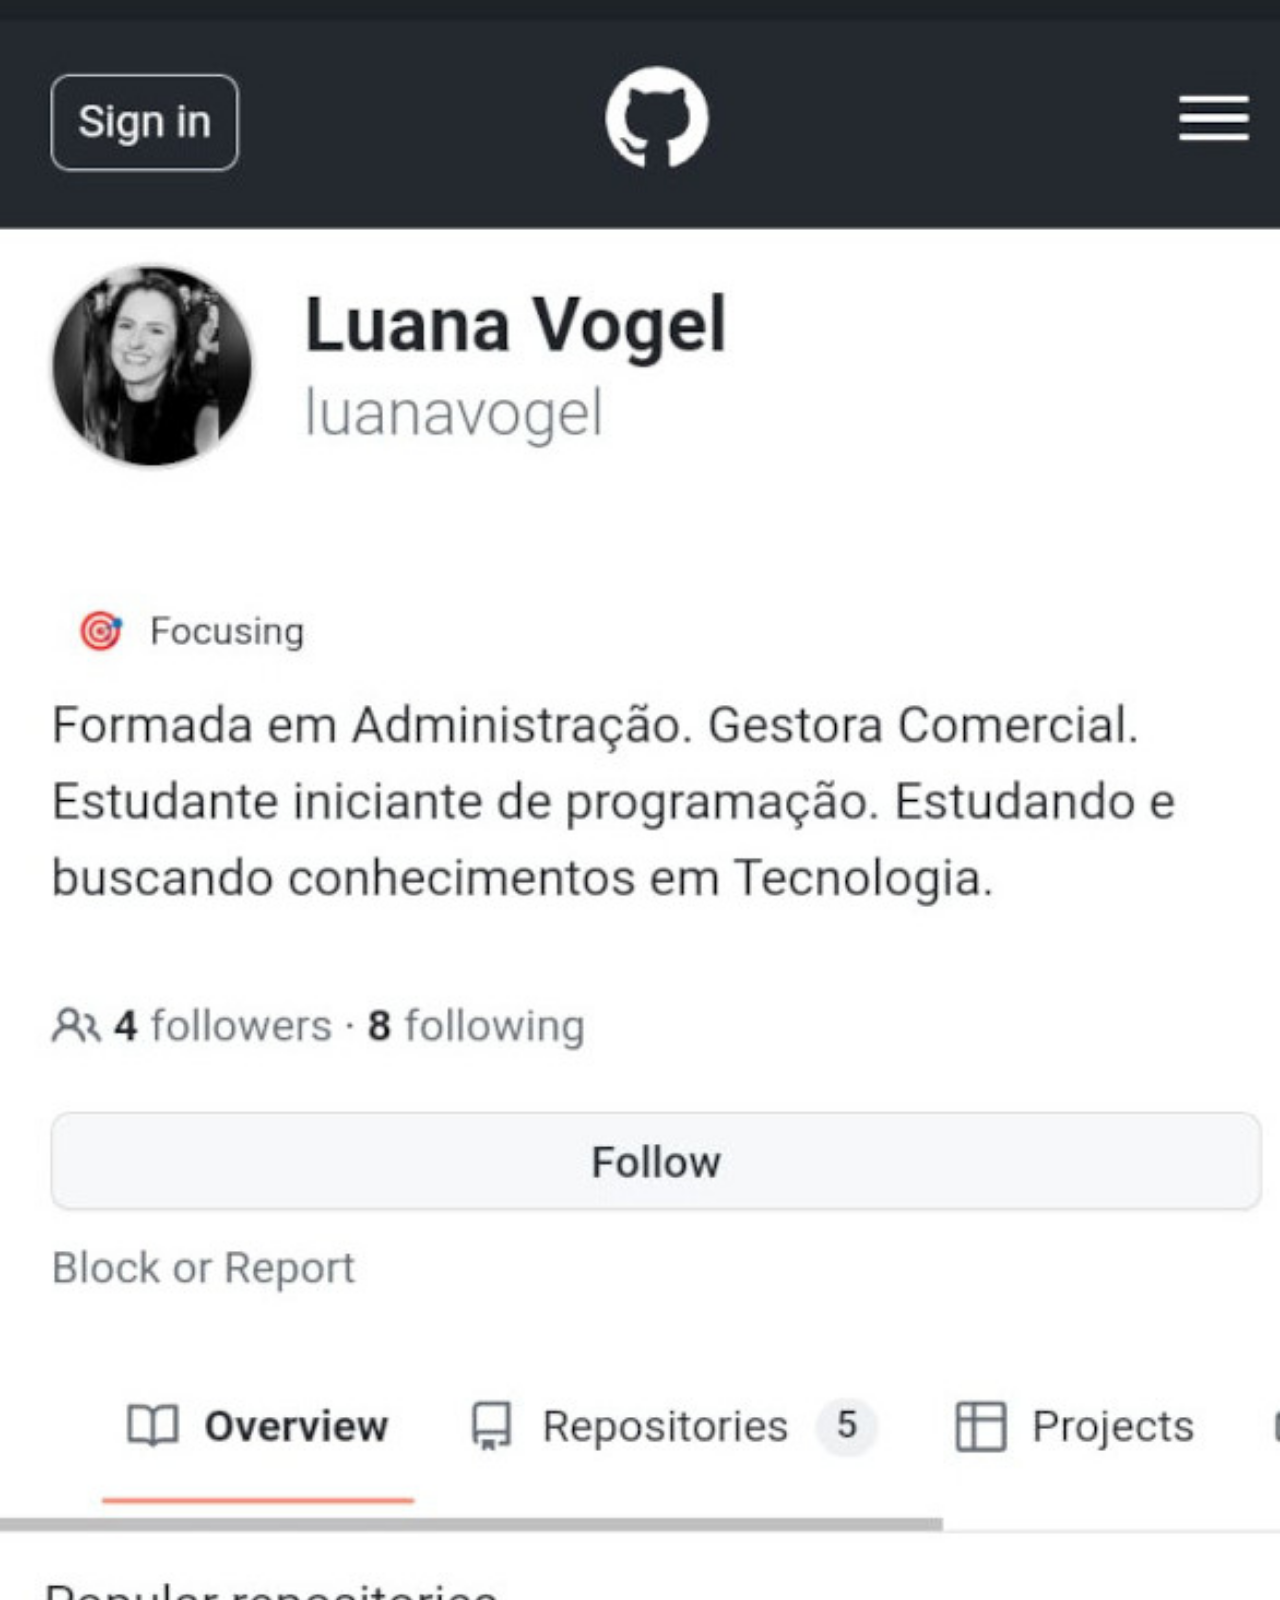
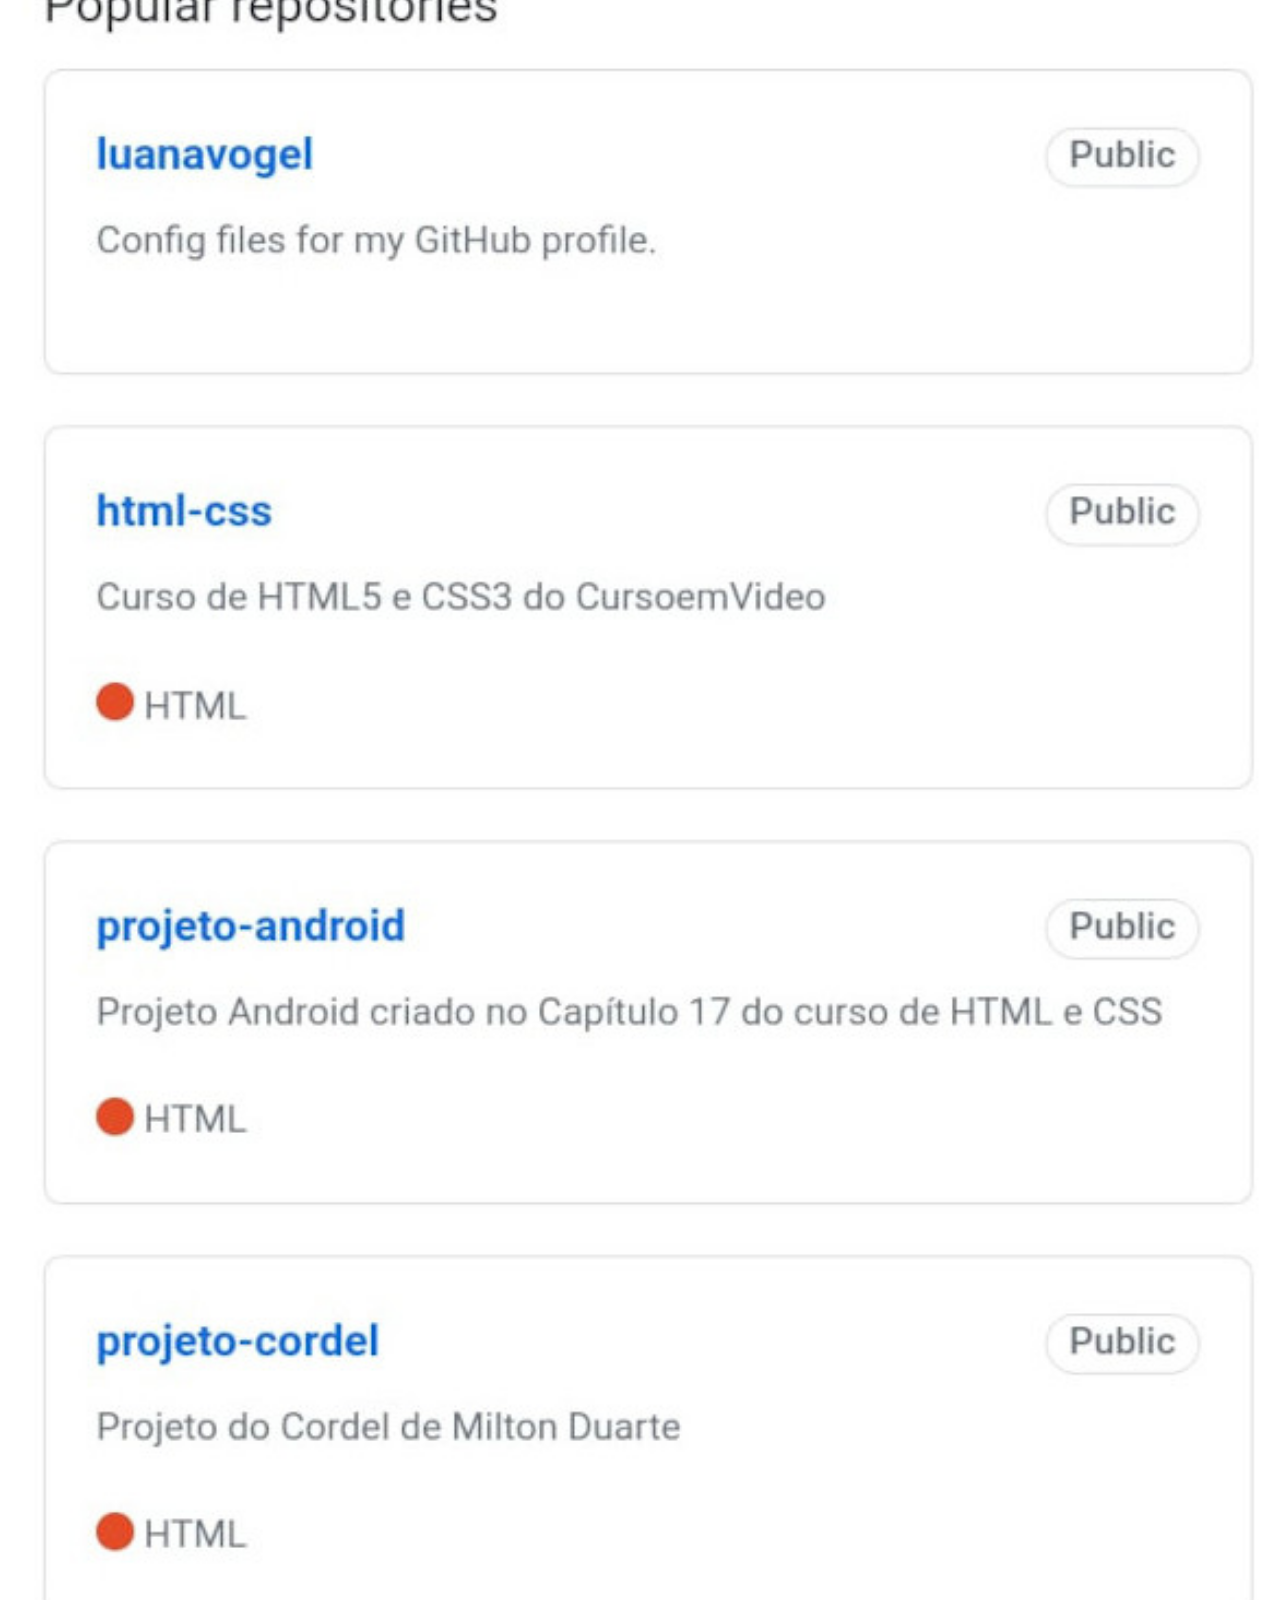
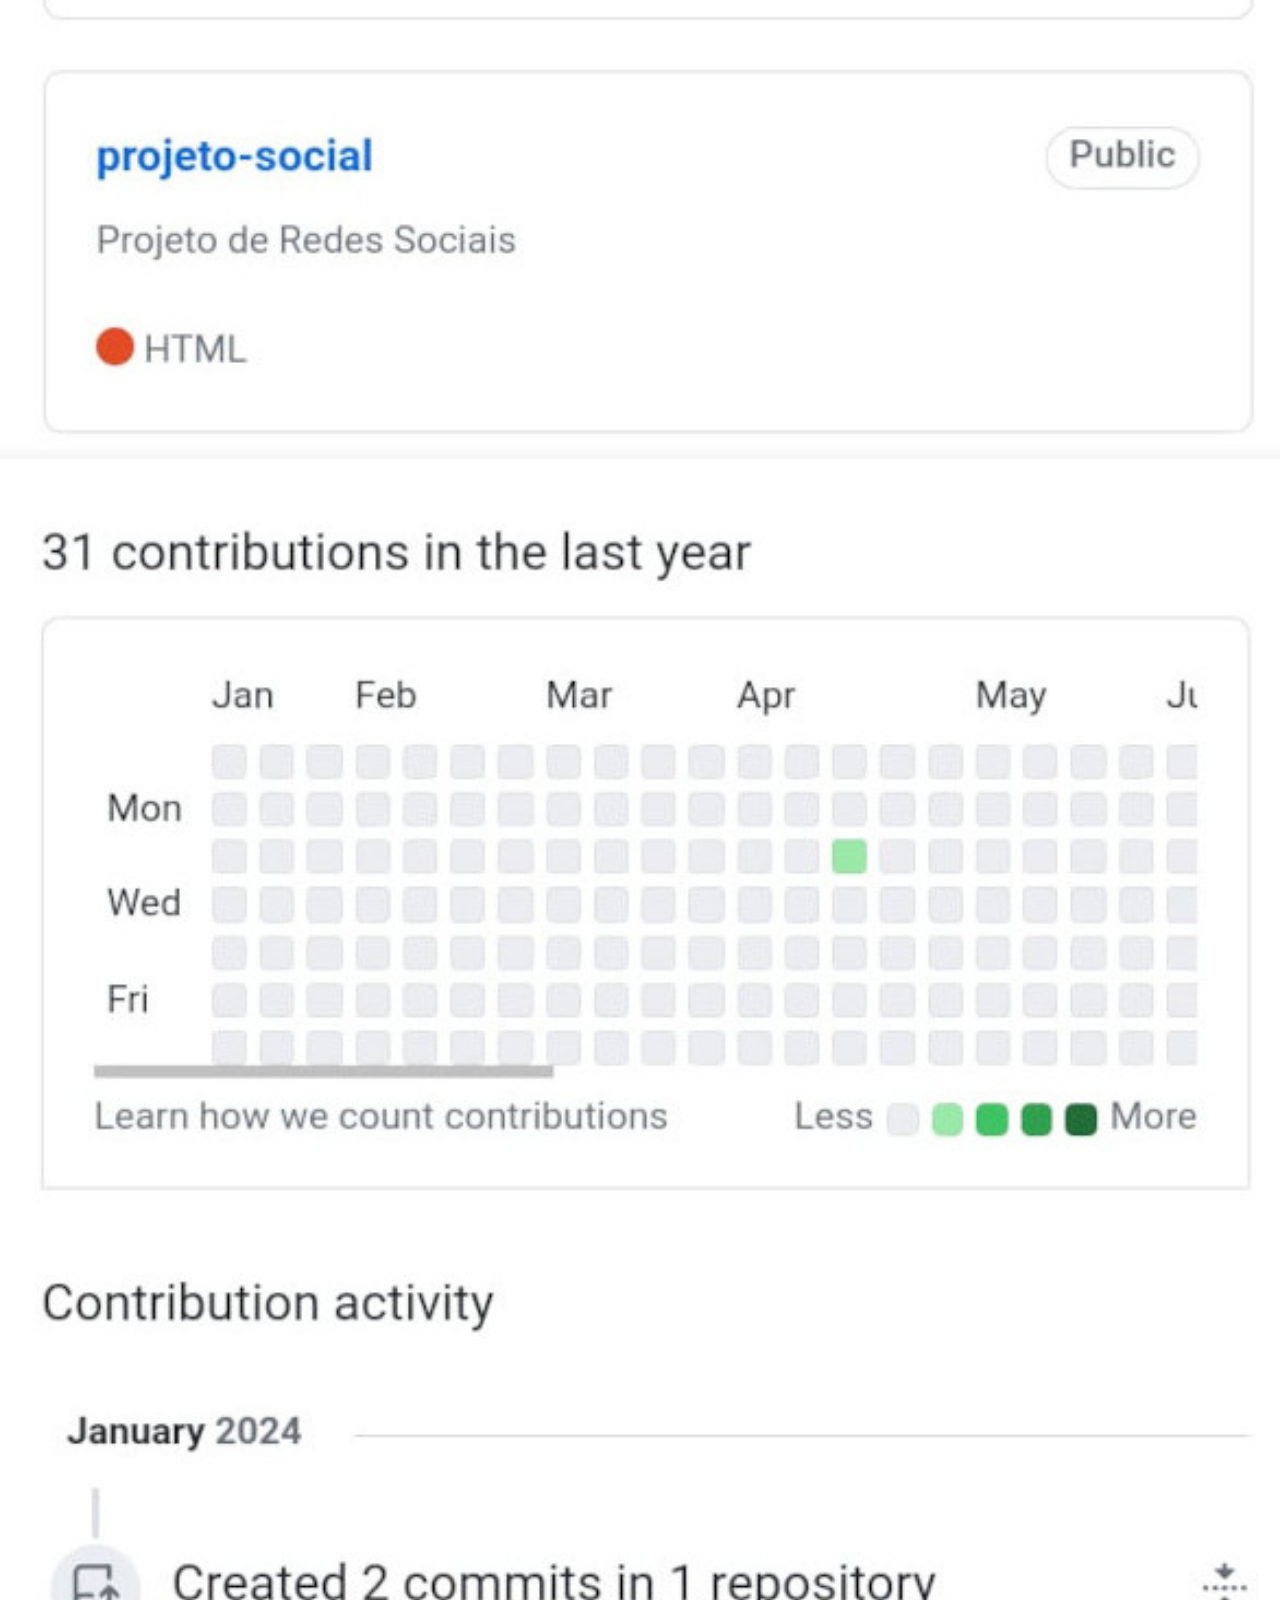
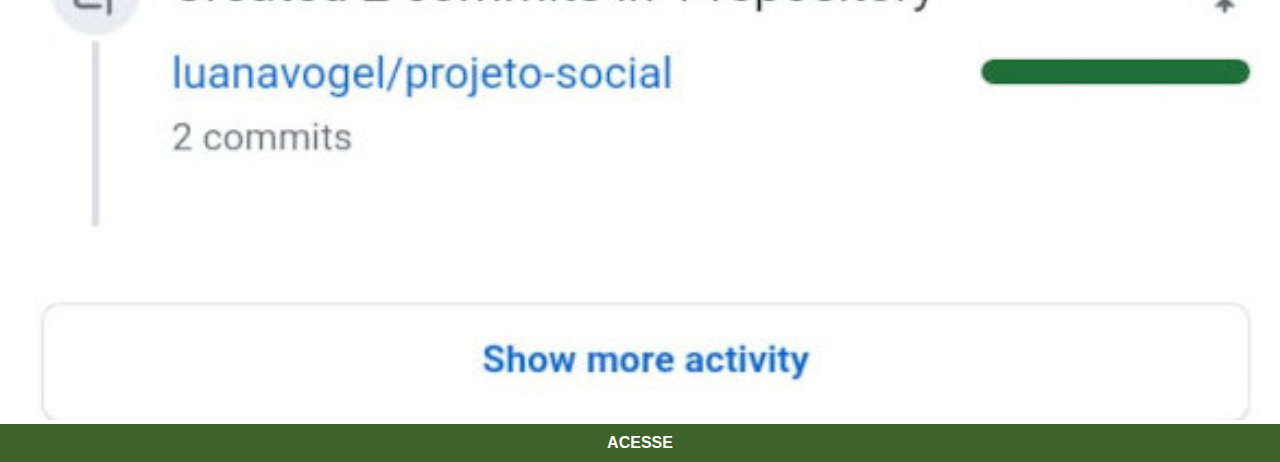
==== github.html @ af2e581c "Initial commit" ====
<!DOCTYPE html>
<html lang="pt-br">
<head>
    <meta charset="UTF-8">
    <meta name="viewport" content="width=device-width, initial-scale=1.0">
    <title>GitHub</title>
    <link rel="stylesheet" href="estilos/social.css">
</head>
<body>
    <img src="imagens/tela-github.jpg" alt="GitHub"><a href="https://github.com/luanavogel" target="_blank">ACESSE</a>
</body>
</html>
---- estilos/social.css ----
@charset "UTF-8";

* {
    margin: 0;
    padding: 0;
    font-family: Arial, Helvetica, sans-serif;
}

::-webkit-scrollbar {
    width: 0;
    height: 0;
}

img {
    width: 100vw;
}

a {
    display: block;
    background-color: #3e632a;
    color: white;
    padding: 10px;
    text-align: center;
    font-weight: bolder;
    text-decoration: none;
}

a:hover {
    background-color: #588b3c;
}
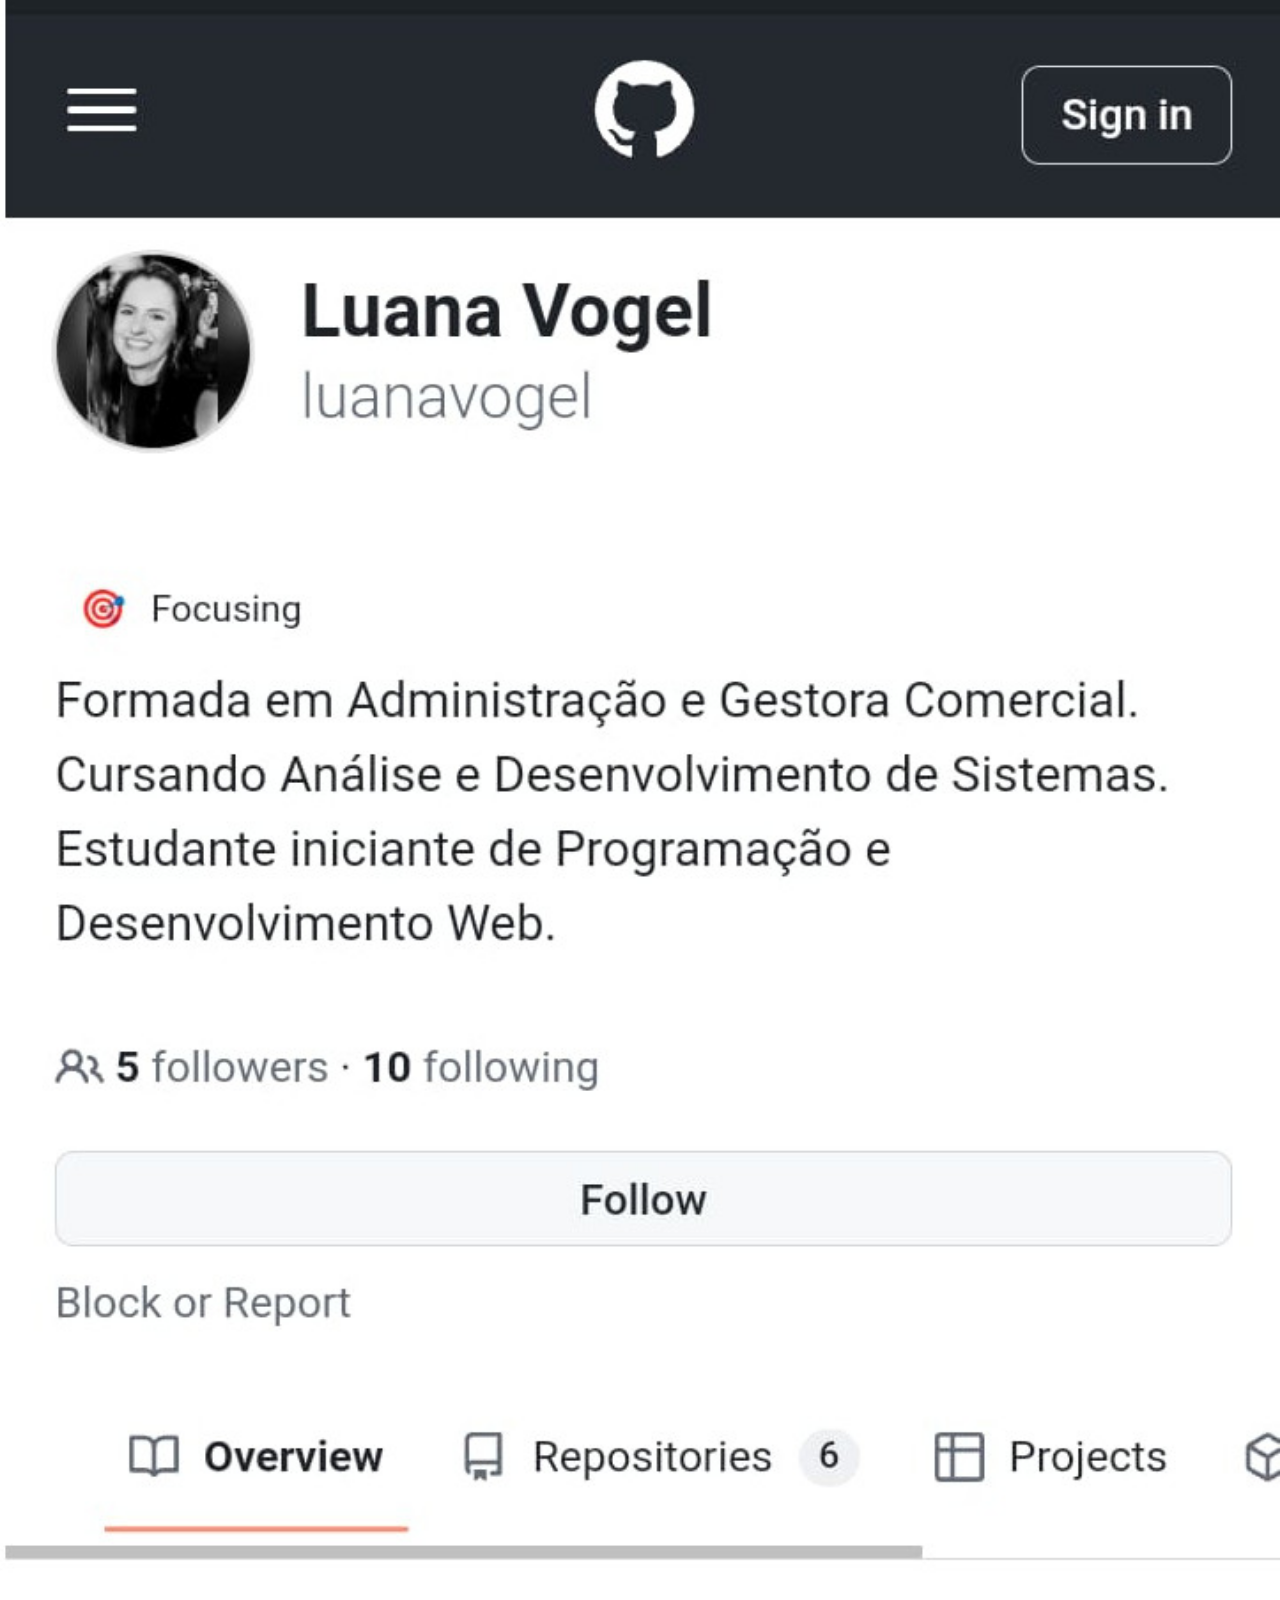
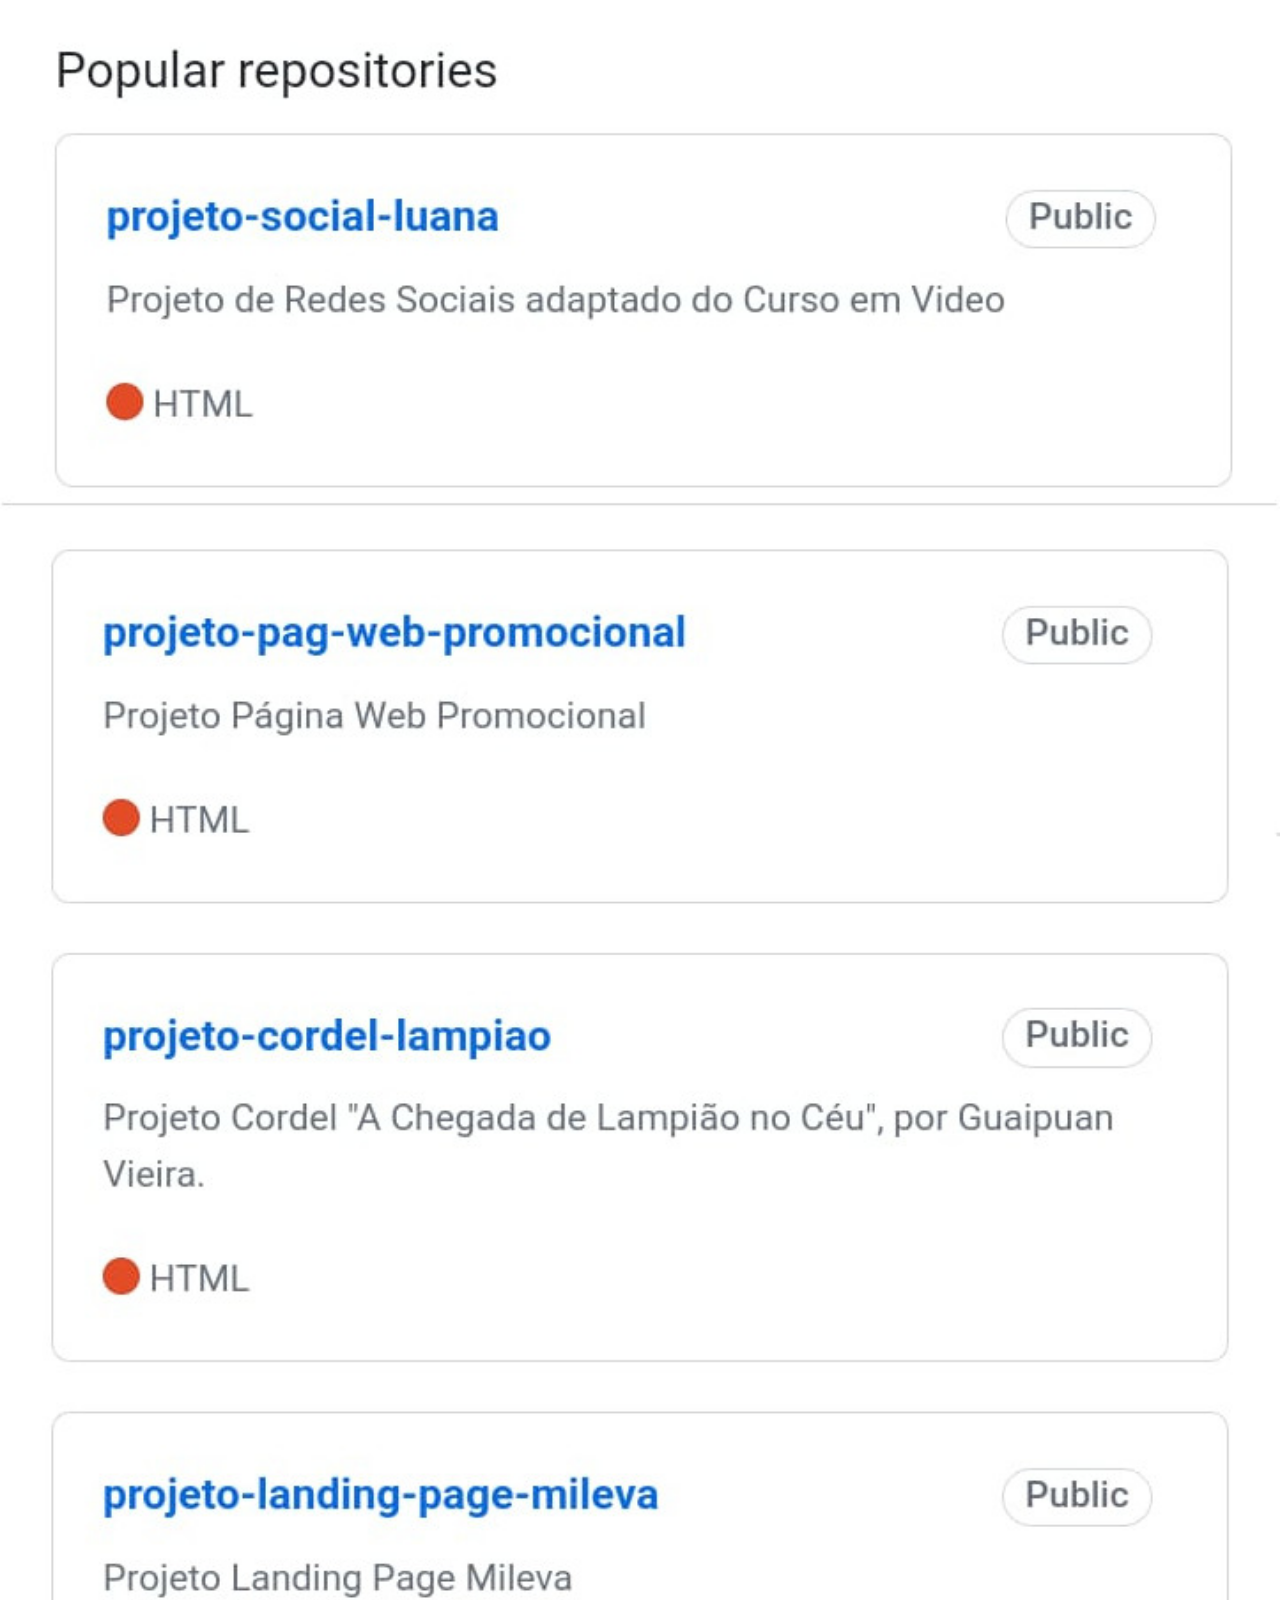
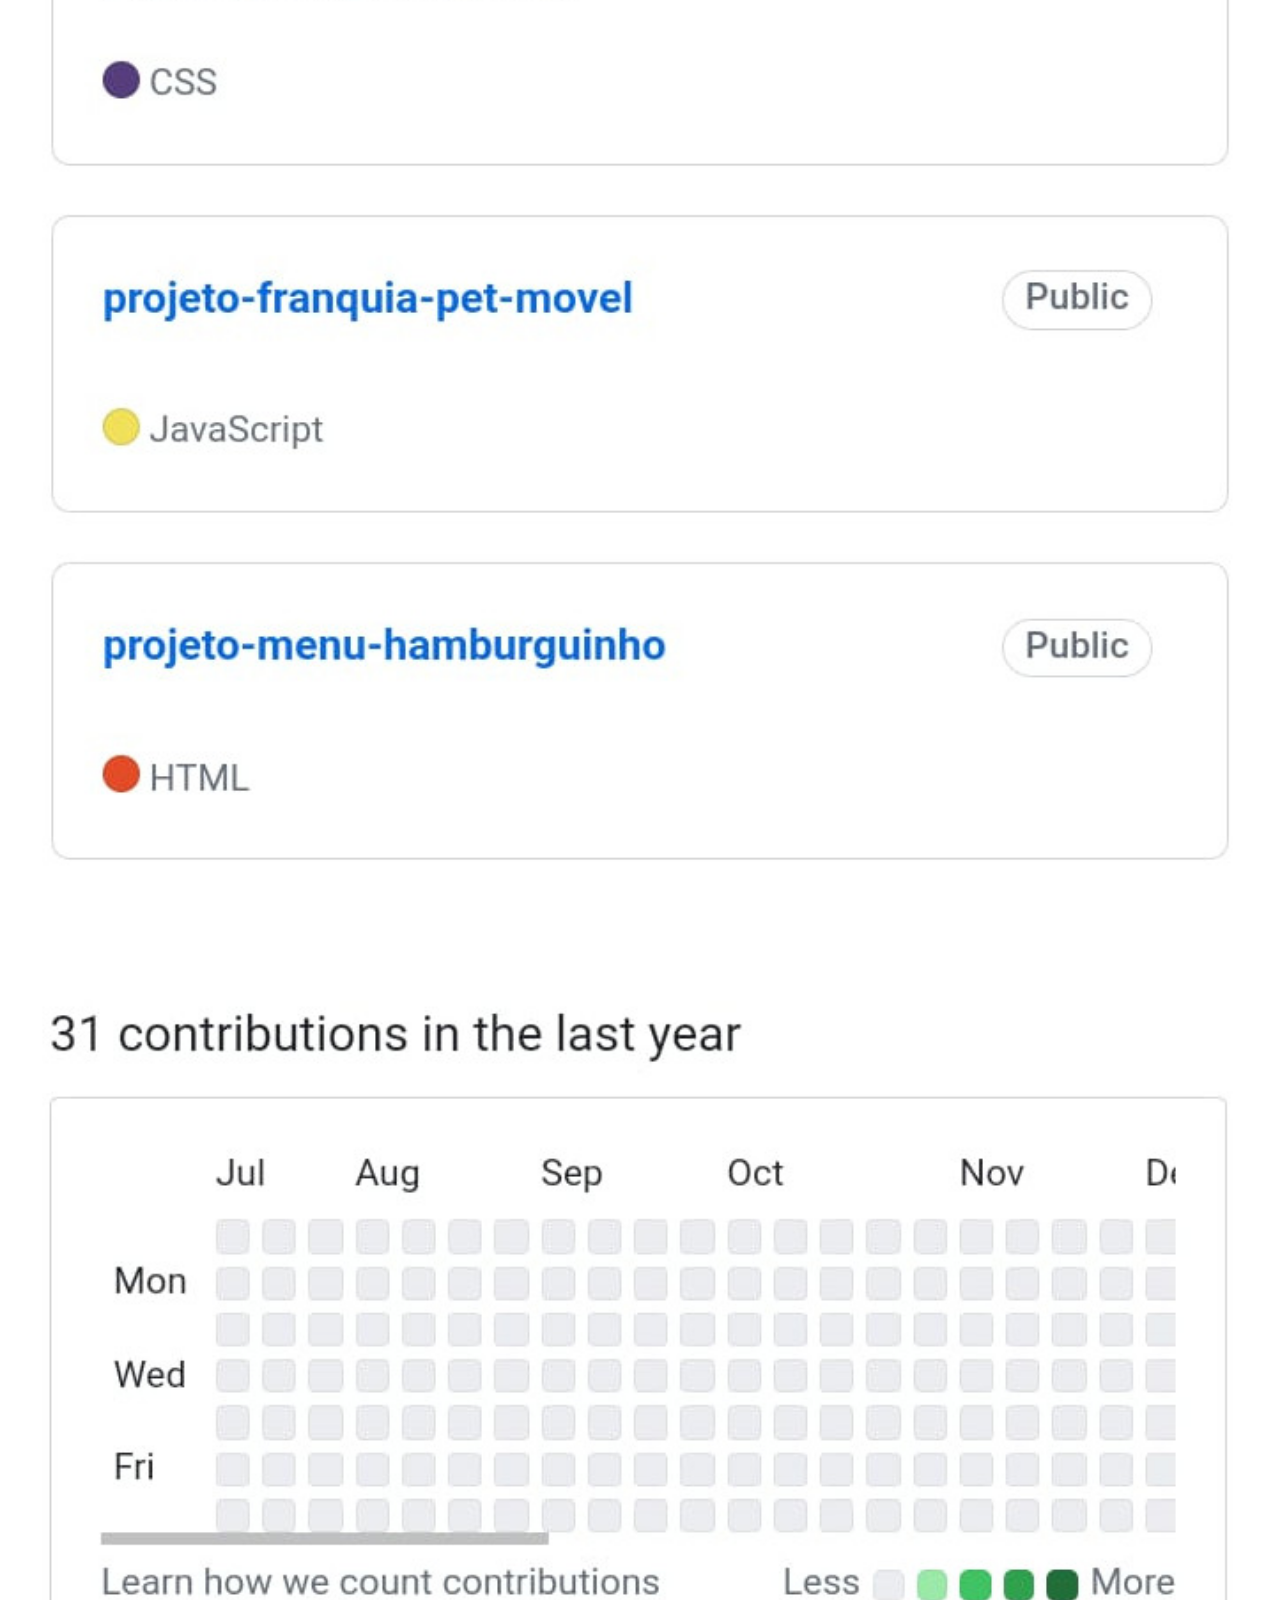
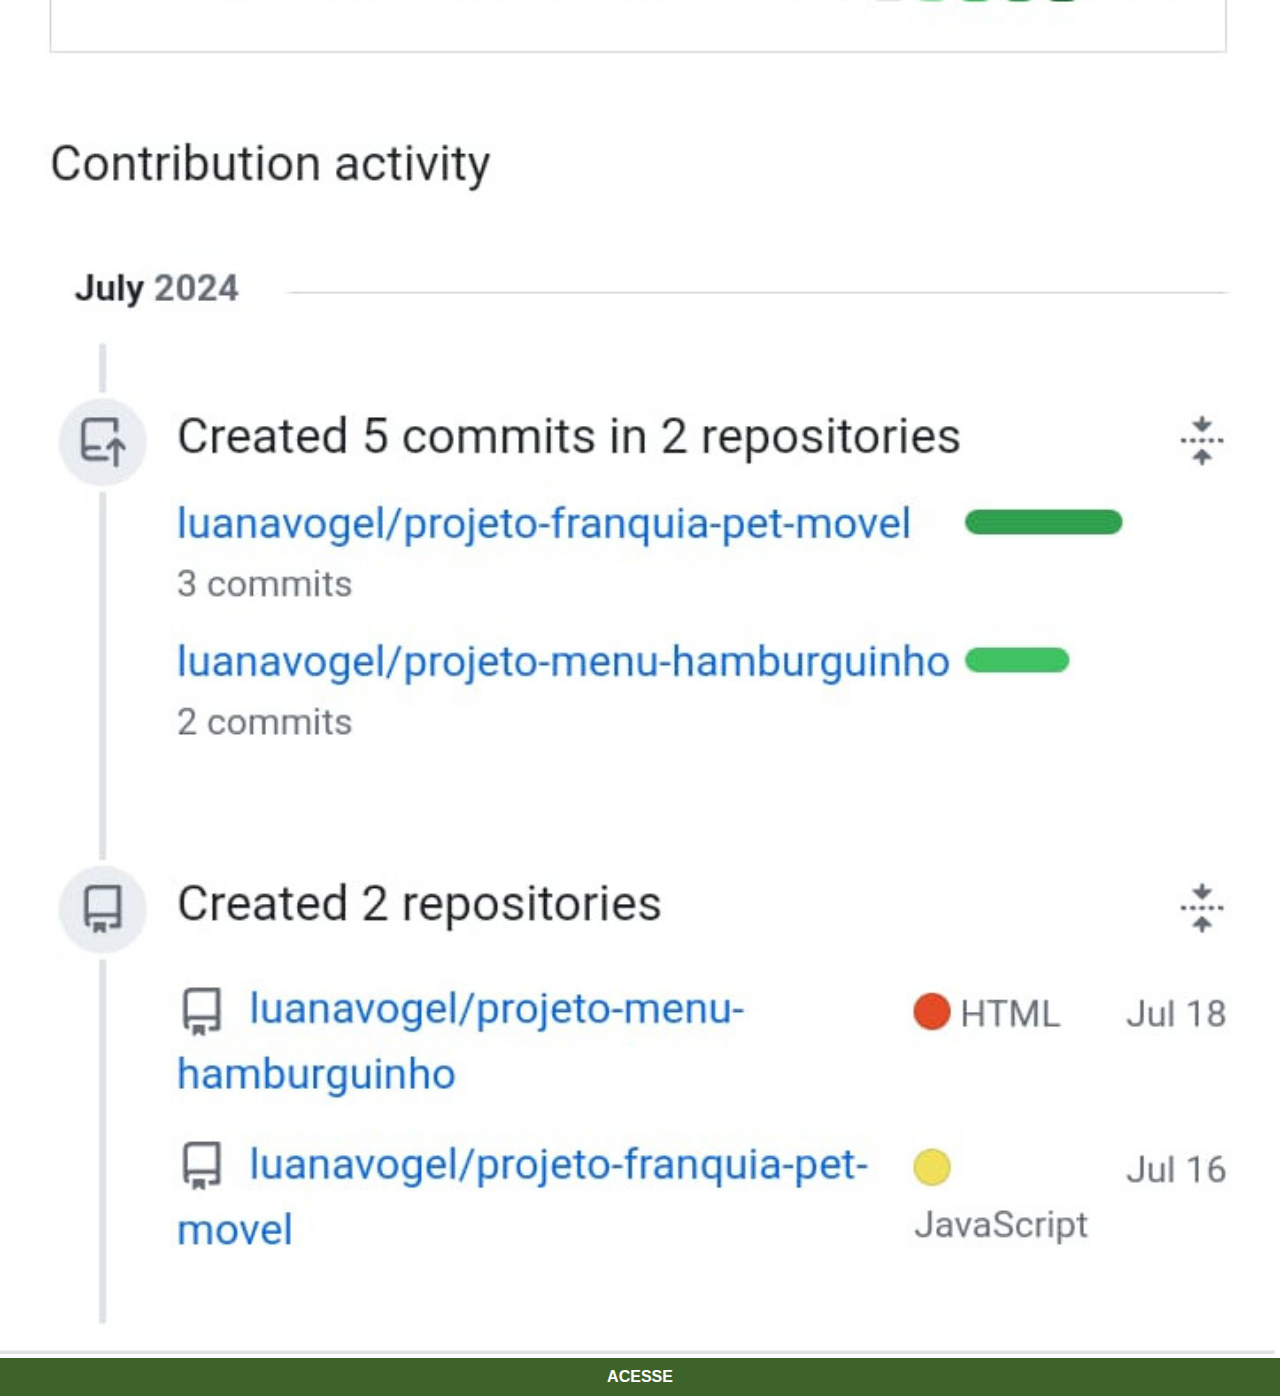
==== commit 5be442f1: "Replace social images" ====
--- a/github.html
+++ b/github.html
@@ -7,6 +7,6 @@
     <link rel="stylesheet" href="estilos/social.css">
 </head>
 <body>
-    <img src="imagens/tela-github.jpg" alt="GitHub"><a href="https://github.com/luanavogel" target="_blank">ACESSE</a>
+    <img src="imagens/tela-github2.jpg" alt="GitHub"><a href="https://github.com/luanavogel" target="_blank">ACESSE</a>
 </body>
 </html>